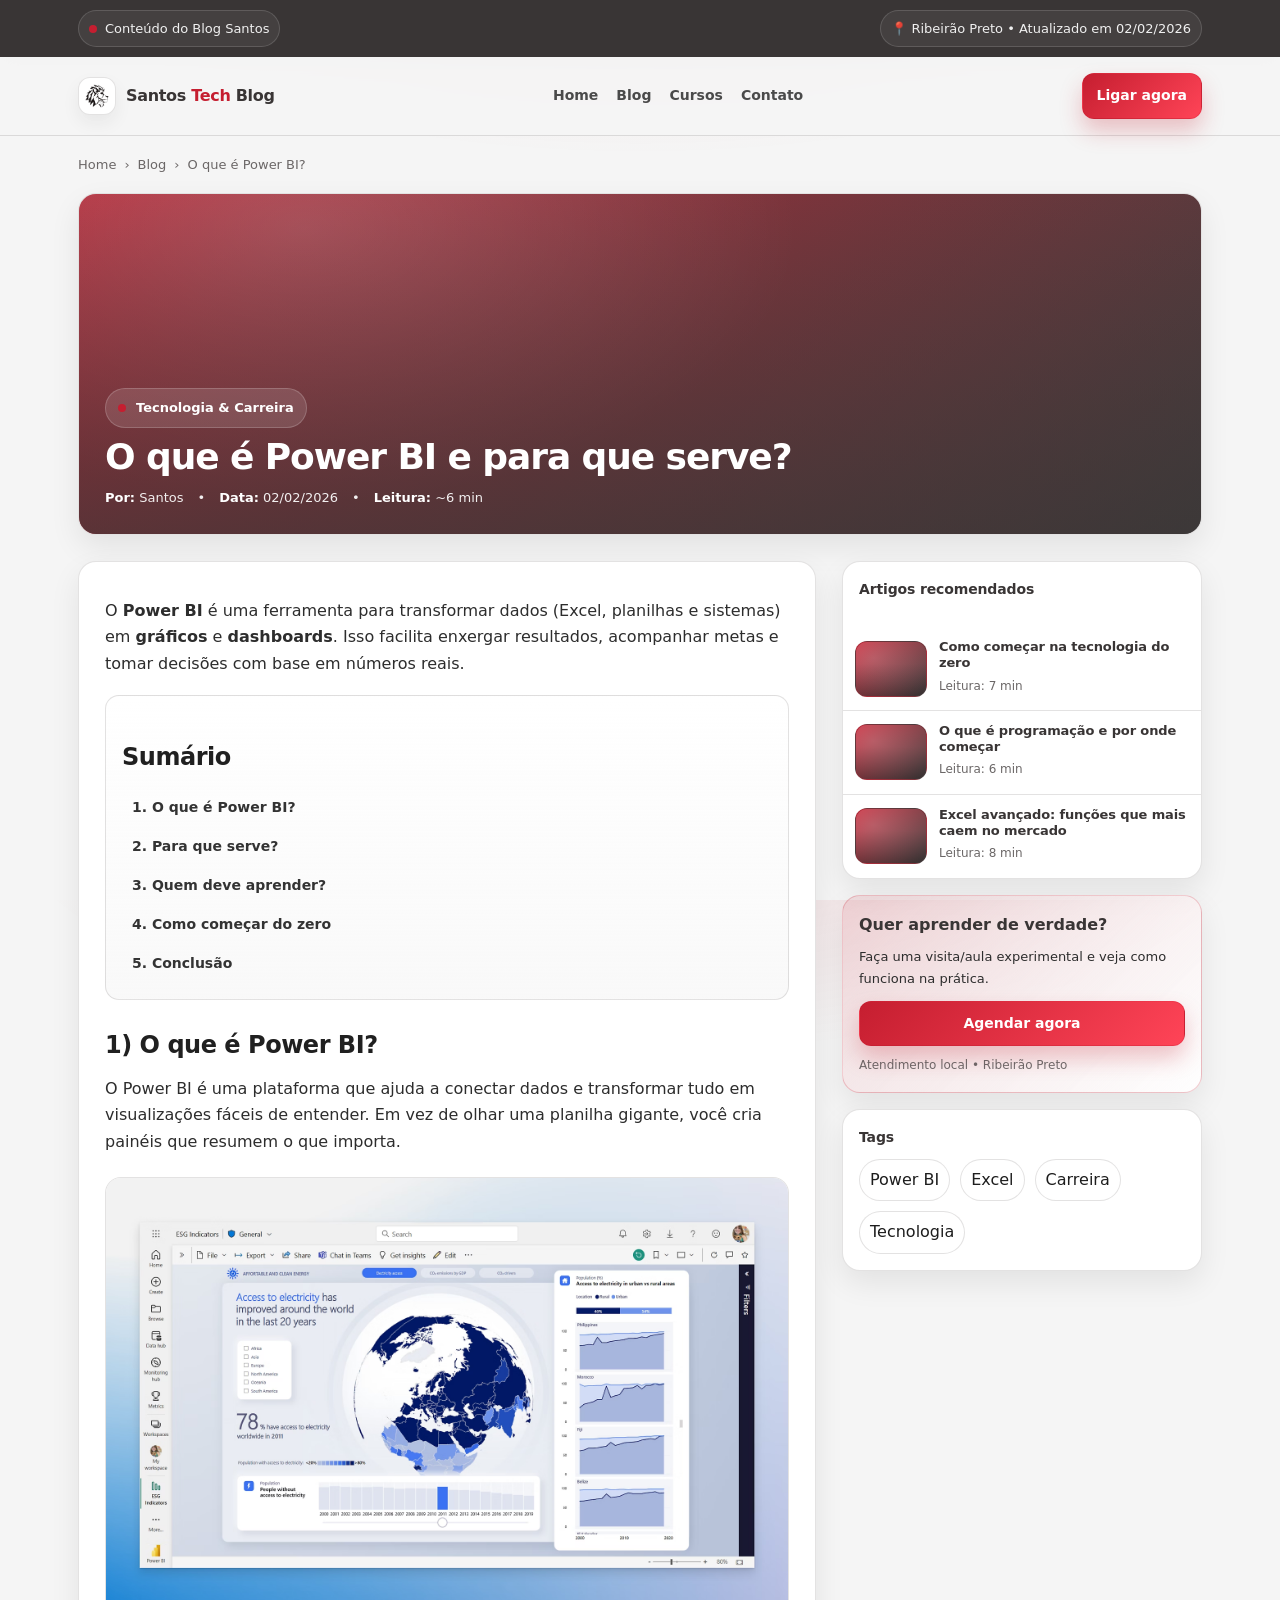
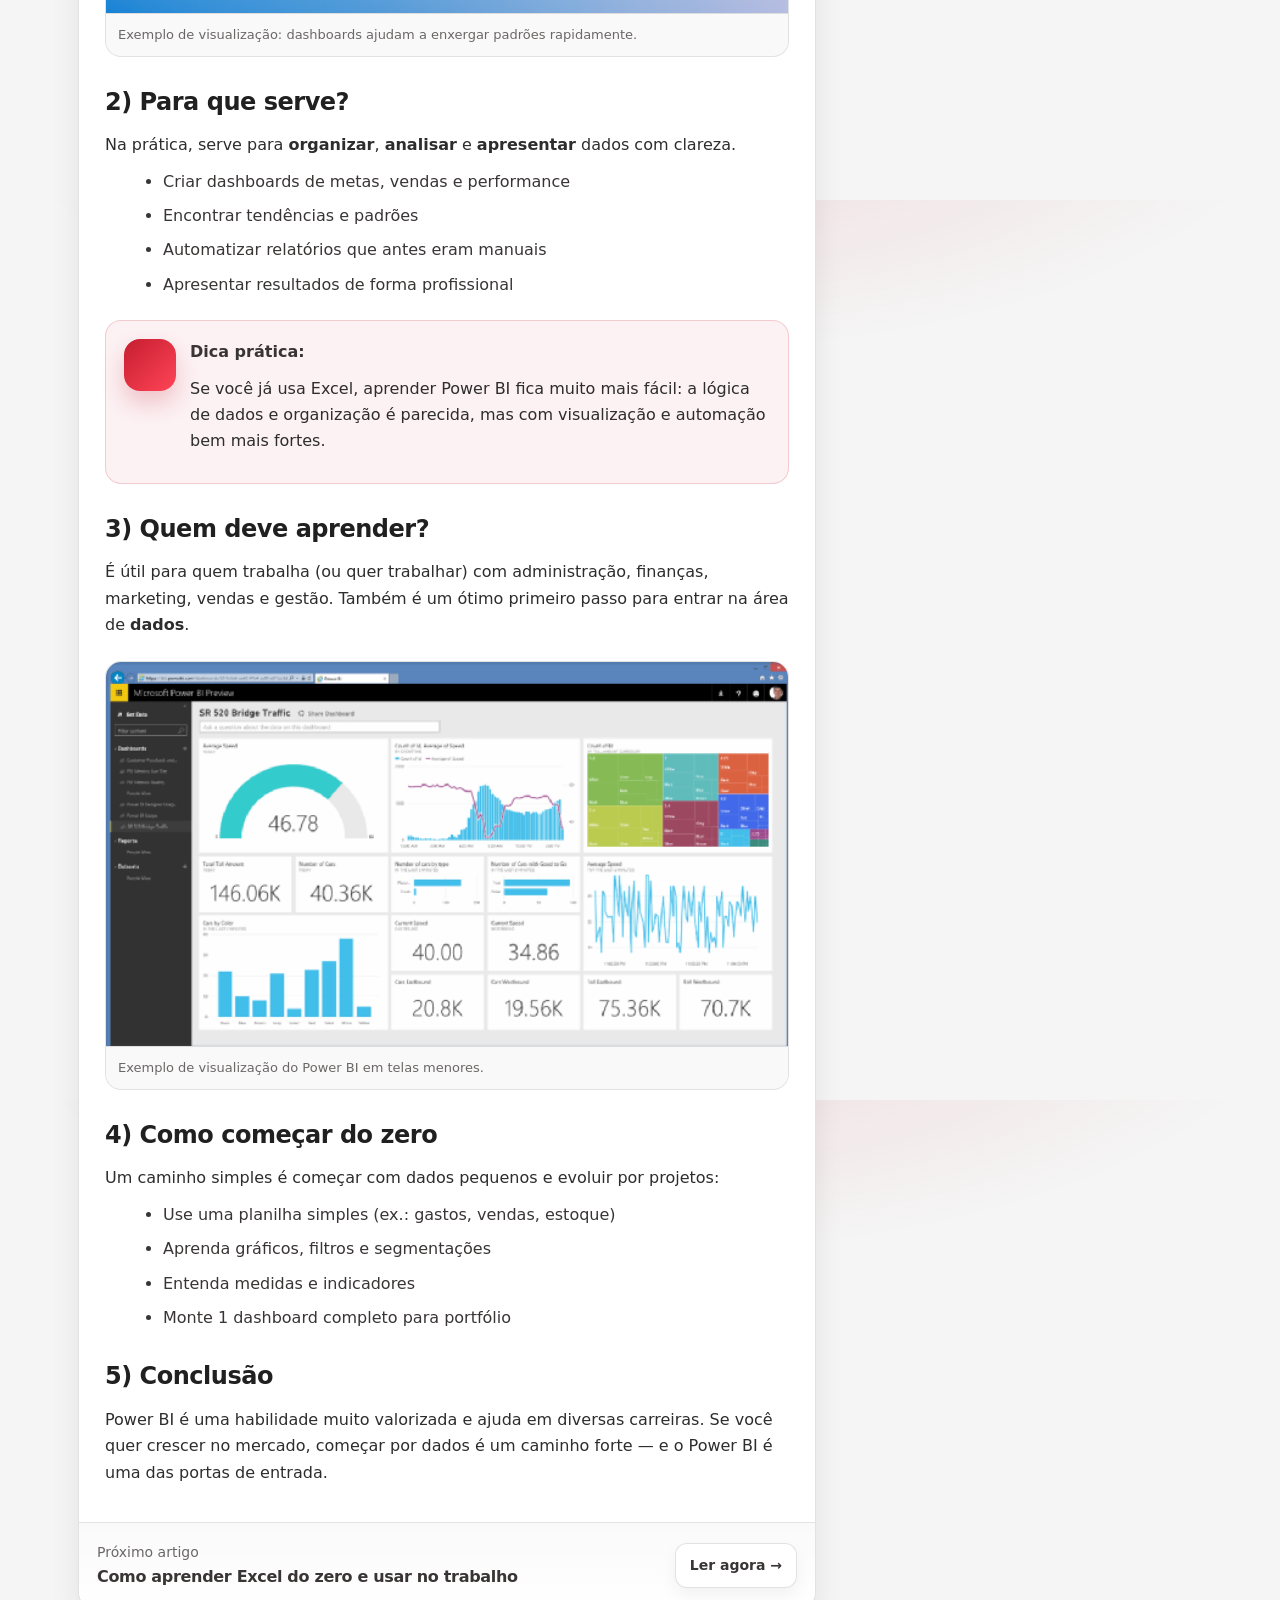
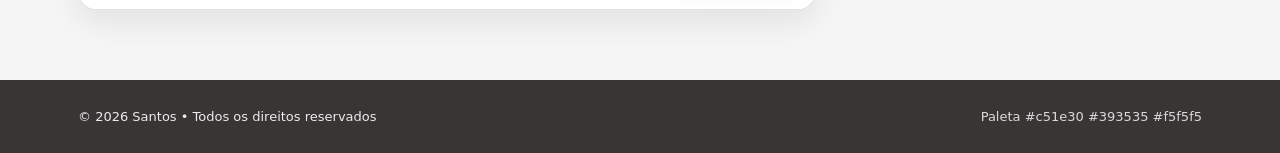
==== post-powerbi.html @ 8b437968 "Teste" ====
<!doctype html>
<html lang="pt-BR">
<head>
  <meta charset="utf-8" />
  <meta name="viewport" content="width=device-width, initial-scale=1" />
  <meta name="theme-color" content="#c51e30" />
  <link rel="icon" type="image/png" href="assets/img/brand/logo-sg-preta.png" />

  <title>Blog Santos — O que é Power BI?</title>
  <meta name="description" content="Entenda o que é Power BI, para que serve, como funciona e como começar — em um guia direto ao ponto." />

  <!-- Open Graph / Social (sem links externos) -->
  <meta property="og:type" content="article" />
  <meta property="og:locale" content="pt_BR" />
  <meta property="og:title" content="O que é Power BI? Para que serve e como funciona" />
  <meta property="og:description" content="Guia prático: conceitos, exemplos e primeiros passos no Power BI." />
  <!-- Troque pelo caminho da sua imagem local (ex.: assets/img/blog/powerbi-og.jpg) -->
  <meta property="og:image" content="assets/img/blog/powerbi-hero.avif" />
  <meta name="twitter:card" content="summary_large_image" />

  <style>
    :root{
      --red:#c51e30;
      --dark:#393535;
      --bg:#f5f5f5;
      --white:#ffffff;
      --muted:#6b6767;
      --border:rgba(57,53,53,.14);
      --shadow: 0 12px 30px rgba(0,0,0,.08);
      --radius: 18px;
      --radius-sm: 12px;
      --max: 1160px;
    }

    /* Reset básico */
    *{ box-sizing:border-box; }
    html,body{ height:100%; }
    body{
      margin:0;
      font-family: system-ui, -apple-system, "Segoe UI", Roboto, Arial, sans-serif;
      color:var(--dark);
      background:
        radial-gradient(1200px 500px at 50% -120px, rgba(197,30,48,.14), transparent 55%),
        var(--bg);
      line-height:1.65;
      -webkit-font-smoothing: antialiased;
      text-rendering: optimizeLegibility;
    }
    a{ color:inherit; }
    img{ max-width:100%; display:block; }
    .container{ max-width:var(--max); margin:0 auto; padding:0 18px; }

    /* Topbar */
    .topbar{
      background: var(--dark);
      color: rgba(255,255,255,.92);
      font-size: 13px;
      padding: 10px 0;
    }
    .topbar__row{
      display:flex;
      align-items:center;
      justify-content:space-between;
      gap: 12px;
      flex-wrap:wrap;
    }
    .pill{
      display:inline-flex;
      align-items:center;
      gap:8px;
      padding:7px 10px;
      border:1px solid rgba(255,255,255,.14);
      border-radius:999px;
      background: rgba(255,255,255,.06);
      white-space:nowrap;
    }
    .dot{
      width:8px;height:8px;border-radius:999px;background:var(--red);
      display:inline-block;
    }

    /* Header */
    header{
      position: sticky;
      top: 0;
      z-index: 50;
      background: rgba(245,245,245,.88);
      backdrop-filter: blur(10px);
      border-bottom: 1px solid var(--border);
    }
    .nav{
      display:flex;
      align-items:center;
      justify-content:space-between;
      gap: 12px;
      padding: 16px 0;
    }
    .brand{
      display:flex;
      align-items:center;
      gap: 10px;
      font-weight: 900;
      letter-spacing: -0.02em;
      text-decoration:none;
    }
    .brand__badge{
      width: 38px;
      height: 38px;
      border-radius: 12px;
      background: linear-gradient(135deg, var(--red), #ff5b6a);
      box-shadow: 0 10px 25px rgba(197,30,48,.25);
    }
    .menu{
      display:flex;
      align-items:center;
      gap: 18px;
      font-weight: 700;
      font-size: 14px;
      color:#2c2c2c;
    }
    .menu a{ text-decoration:none; opacity:.85; }
    .menu a:hover{ opacity:1; }

    .btn{
      display:inline-flex;
      align-items:center;
      justify-content:center;
      gap: 10px;
      padding: 10px 14px;
      border-radius: 12px;
      border:1px solid var(--border);
      background: var(--white);
      box-shadow: 0 8px 18px rgba(0,0,0,.05);
      font-weight: 800;
      font-size: 14px;
      text-decoration:none;
    }
    .btn--primary{
      border-color: rgba(197,30,48,.25);
      background: linear-gradient(135deg, var(--red), #ff4457);
      color: #fff;
      box-shadow: 0 12px 22px rgba(197,30,48,.25);
    }

    /* Breadcrumb */
    .crumbs{
      padding: 18px 0 0;
      color: var(--muted);
      font-size: 13px;
      display:flex;
      gap: 8px;
      flex-wrap: wrap;
    }
    .crumbs a{ color: var(--muted); text-decoration:none; }
    .crumbs a:hover{ color: var(--dark); }

    /* Hero */
    .hero{
      margin: 18px 0 26px;
      border-radius: var(--radius);
      overflow: hidden;
      box-shadow: var(--shadow);
      border:1px solid var(--border);
      background: var(--white);
    }
    .hero__cover{
      position: relative;
      height: 340px;

      /* 1) Troque para uma imagem local (recomendado) */
      background-image: url("assets/img/blog/powerbi-hero.avif");

      /* 2) Fallback elegante (sem depender de nada externo) */
      background:
        linear-gradient(0deg, rgba(57,53,53,.70), rgba(57,53,53,.15)),
        radial-gradient(900px 500px at 20% 10%, rgba(255,255,255,.20), transparent 55%),
        linear-gradient(135deg, rgba(197,30,48,.95), rgba(57,53,53,.95));
      background-size: cover;
      background-position: center;
    }
    .hero__content{
      position:absolute;
      inset: 0;
      display:flex;
      flex-direction: column;
      justify-content:flex-end;
      padding: 26px;
      gap: 10px;
      color: #fff;
    }
    .kicker{
      display:inline-flex;
      align-items:center;
      gap: 10px;
      padding: 8px 12px;
      border-radius: 999px;
      background: rgba(255,255,255,.12);
      border: 1px solid rgba(255,255,255,.18);
      width: fit-content;
      font-size: 13px;
      font-weight: 800;
    }
    .hero h1{
      margin:0;
      font-size: 36px;
      letter-spacing: -0.03em;
      line-height: 1.08;
      max-width: 760px;
    }
    .meta{
      display:flex;
      gap: 14px;
      flex-wrap: wrap;
      font-size: 13px;
      color: rgba(255,255,255,.92);
    }
    .meta strong{ color:#fff; }

    /* Grid */
    .grid{
      display:grid;
      grid-template-columns: 1fr 360px;
      gap: 26px;
      align-items:start;
      padding-bottom: 40px;
    }

    /* Article */
    article{
      background: var(--white);
      border: 1px solid var(--border);
      border-radius: var(--radius);
      box-shadow: var(--shadow);
      overflow: hidden;
    }
    .article__inner{ padding: 26px; }

    .intro{
      font-size: 16px;
      color: #2a2a2a;
      margin: 0;
    }

    .toc{
      margin: 18px 0 22px;
      padding: 16px;
      border-radius: 14px;
      border: 1px solid var(--border);
      background: linear-gradient(180deg, #fff, rgba(245,245,245,.6));
    }
    .toc h2{
      margin: 0 0 10px;
      font-size: 14px;
      color: var(--dark);
      letter-spacing:-.01em;
    }
    .toc a{
      display:block;
      padding: 8px 10px;
      border-radius: 10px;
      color: #333;
      font-size: 14px;
      font-weight: 700;
      text-decoration:none;
    }
    .toc a:hover{
      background: rgba(197,30,48,.08);
      color: var(--red);
    }

    .article__inner h2{
      margin: 26px 0 10px;
      font-size: 24px;
      letter-spacing: -0.02em;
      color:#202020;
    }
    .article__inner p{ margin: 10px 0; color:#2d2d2d; }
    .article__inner ul{ margin: 10px 0 10px 18px; }
    .article__inner li{ margin: 8px 0; }

    .callout{
      margin: 22px 0;
      padding: 18px;
      border-radius: 16px;
      border: 1px solid rgba(197,30,48,.18);
      background: rgba(197,30,48,.06);
      display:grid;
      grid-template-columns: 52px 1fr;
      gap: 14px;
      align-items:start;
    }
    .callout__icon{
      width: 52px; height: 52px;
      border-radius: 16px;
      background: linear-gradient(135deg, var(--red), #ff4457);
      box-shadow: 0 12px 22px rgba(197,30,48,.22);
    }
    .callout strong{ display:block; margin-bottom:4px; }

    .img-block{
      margin: 22px 0;
      border-radius: 16px;
      overflow:hidden;
      border:1px solid var(--border);

      /* Se você preferir imagem local dentro do artigo:
         coloque <img src="assets/img/blog/powerbi-dashboard.jpg" ...> no HTML e remova este background. */
      background:
        linear-gradient(0deg, rgba(57,53,53,.30), rgba(57,53,53,.08)),
        radial-gradient(700px 300px at 30% 20%, rgba(255,255,255,.25), transparent 60%),
        linear-gradient(135deg, rgba(57,53,53,.90), rgba(197,30,48,.90));
      height: 260px;
    }
    .caption{
      padding: 10px 12px;
      font-size: 13px;
      color: var(--muted);
      background: rgba(245,245,245,.6);
      border-top: 1px solid var(--border);
    }

    .next{
      padding: 18px;
      border-top: 1px solid var(--border);
      background: linear-gradient(180deg, rgba(245,245,245,.5), #fff);
    }
    .next__row{
      display:flex;
      align-items:center;
      justify-content:space-between;
      gap: 14px;
      flex-wrap: wrap;
    }
    .next__label{ margin:0; font-size:14px; color:var(--muted); }
    .next__title{ font-weight: 900; letter-spacing:-.02em; }
    .next a:hover{ border-color: rgba(197,30,48,.30); color: var(--red); }

    /* Sidebar */
    aside{ display:flex; flex-direction:column; gap: 16px; }

    .card{
      background: var(--white);
      border: 1px solid var(--border);
      border-radius: var(--radius);
      box-shadow: var(--shadow);
      overflow:hidden;
    }
    .card__pad{ padding: 16px; }
    .card__title{
      margin:0 0 10px;
      font-size:14px;
      color: var(--dark);
      letter-spacing:-.01em;
    }

    .mini{
      display:grid;
      grid-template-columns: 72px 1fr;
      gap: 12px;
      padding: 12px;
      border-top: 1px solid var(--border);
      align-items:center;
      text-decoration:none;
    }
    .mini:first-of-type{ border-top:none; }

    .thumb{
      width: 72px;
      height: 56px;
      border-radius: 12px;
      overflow:hidden;
      border: 1px solid var(--border);
      background:
        linear-gradient(135deg, rgba(197,30,48,.95), rgba(57,53,53,.95));
      position: relative;
    }
    /* Você pode substituir essas "thumbs" por imagens locais, por exemplo:
       <img src="assets/img/blog/thumb-excel.jpg" alt="..." />
       Se fizer isso, apague o pseudo-elemento abaixo. */
    .thumb::after{
      content:"";
      position:absolute;
      inset:0;
      background:
        radial-gradient(120px 80px at 25% 30%, rgba(255,255,255,.22), transparent 65%),
        linear-gradient(180deg, transparent 40%, rgba(0,0,0,.28));
    }

    .mini strong{
      display:block;
      font-size: 13px;
      line-height: 1.25;
      letter-spacing: -0.01em;
    }
    .mini span{
      font-size: 12px;
      color: var(--muted);
    }

    .cta{
      padding: 16px;
      background: linear-gradient(135deg, rgba(197,30,48,.12), rgba(255,255,255,.92));
      border: 1px solid rgba(197,30,48,.22);
    }
    .cta h3{ margin:0 0 8px; font-size:16px; }
    .cta p{ margin:0 0 12px; color:#2d2d2d; font-size:13px; }
    .cta .btn{ width: 100%; }

    /* Footer */
    footer{
      margin-top: 30px;
      background: var(--dark);
      color: rgba(255,255,255,.90);
      padding: 26px 0;
    }
    .footer__row{
      display:flex;
      justify-content:space-between;
      align-items:center;
      gap: 14px;
      flex-wrap: wrap;
      font-size: 13px;
    }

    /* Mobile */
    @media (max-width: 980px){
      .grid{ grid-template-columns: 1fr; }
      .hero__content{ padding: 18px; }
      .hero h1{ font-size: 28px; }
      .menu{ display:none; }
      .hero__cover{ height: 300px; }
    }
  
    /* Logo no header */
    .brand__logo{
      width:38px;
      height:38px;
      border-radius:12px;
      background:#fff;
      border:1px solid var(--border);
      box-shadow: 0 8px 18px rgba(0,0,0,.06);
      object-fit:contain;
      padding:6px;
    }

    /* Figuras com imagem + legenda */
    .figure{
      margin:22px 0;
      border-radius:16px;
      overflow:hidden;
      border:1px solid var(--border);
      background:#fff;
    }
    .figure img{
      width:100%;
      height:auto;
      display:block;
    }

</style>
</head>

<body>
  <!-- Barra superior -->
  <div class="topbar">
    <div class="container">
      <div class="topbar__row">
        <div class="pill"><span class="dot" aria-hidden="true"></span> Conteúdo do Blog Santos</div>
        <div class="pill">📍 Ribeirão Preto • Atualizado em 02/02/2026</div>
      </div>
    </div>
  </div>

  <!-- Navegação -->
  <header>
    <div class="container">
      <div class="nav">
        <a class="brand" href="#">
          <img class="brand__logo" src="assets/img/brand/logo-sg-preta.png" alt="Santos Games" width="38" height="38" loading="eager" />
          <span>Santos <span style="color:var(--red)">Tech</span> Blog</span>
        </a>

        <nav class="menu" aria-label="Menu">
          <a href="./index.html">Home</a>
          <a href="#">Blog</a>
          <a href="#">Cursos</a>
          <a href="#">Contato</a>
        </nav>

        <!-- Troque para seu telefone real (ex.: tel:+5516992578710) -->
        <a class="btn btn--primary" href="tel:+5516992578710">Ligar agora</a>
      </div>
    </div>
  </header>

  <main class="container">
    <!-- Breadcrumb -->
    <div class="crumbs" aria-label="Breadcrumb">
      <a href="#">Home</a> <span aria-hidden="true">›</span>
      <a href="#">Blog</a> <span aria-hidden="true">›</span>
      <span>O que é Power BI?</span>
    </div>

    <!-- Capa -->
    <section class="hero" aria-label="Capa do artigo">
      <div class="hero__cover">
        <div class="hero__content">
          <div class="kicker"><span class="dot" aria-hidden="true"></span> Tecnologia & Carreira</div>
          <h1>O que é Power BI e para que serve?</h1>
          <div class="meta">
            <span><strong>Por:</strong> Santos</span>
            <span aria-hidden="true">•</span>
            <span><strong>Data:</strong> 02/02/2026</span>
            <span aria-hidden="true">•</span>
            <span><strong>Leitura:</strong> ~6 min</span>
          </div>
        </div>
      </div>
    </section>

    <div class="grid">
      <!-- Artigo -->
      <article>
        <div class="article__inner">
          <p class="intro">
            O <strong>Power BI</strong> é uma ferramenta para transformar dados (Excel, planilhas e sistemas) em
            <strong>gráficos</strong> e <strong>dashboards</strong>. Isso facilita enxergar resultados, acompanhar metas e tomar decisões
            com base em números reais.
          </p>

          <nav class="toc" aria-label="Sumário do artigo">
            <h2>Sumário</h2>
            <a href="#o-que-e">1. O que é Power BI?</a>
            <a href="#para-que-serve">2. Para que serve?</a>
            <a href="#quem-deve-aprender">3. Quem deve aprender?</a>
            <a href="#como-comecar">4. Como começar do zero</a>
            <a href="#conclusao">5. Conclusão</a>
          </nav>

          <h2 id="o-que-e">1) O que é Power BI?</h2>
          <p>
            O Power BI é uma plataforma que ajuda a conectar dados e transformar tudo em visualizações fáceis de entender.
            Em vez de olhar uma planilha gigante, você cria painéis que resumem o que importa.
          </p>

          <figure class="figure">
  <img src="assets/img/blog/powerbi-hero.avif" alt="Exemplo de dashboard no Power BI" loading="lazy">
  <figcaption class="caption">Exemplo de visualização: dashboards ajudam a enxergar padrões rapidamente.</figcaption>
</figure>

          <h2 id="para-que-serve">2) Para que serve?</h2>
          <p>Na prática, serve para <strong>organizar</strong>, <strong>analisar</strong> e <strong>apresentar</strong> dados com clareza.</p>
          <ul>
            <li>Criar dashboards de metas, vendas e performance</li>
            <li>Encontrar tendências e padrões</li>
            <li>Automatizar relatórios que antes eram manuais</li>
            <li>Apresentar resultados de forma profissional</li>
          </ul>

          <div class="callout">
            <div class="callout__icon" aria-hidden="true"></div>
            <div>
              <strong>Dica prática:</strong>
              <p>
                Se você já usa Excel, aprender Power BI fica muito mais fácil: a lógica de dados e organização é parecida,
                mas com visualização e automação bem mais fortes.
              </p>
            </div>
          </div>

          <h2 id="quem-deve-aprender">3) Quem deve aprender?</h2>
          <p>
            É útil para quem trabalha (ou quer trabalhar) com administração, finanças, marketing, vendas e gestão.
            Também é um ótimo primeiro passo para entrar na área de <strong>dados</strong>.
          </p>

          <figure class="figure">
            <img src="assets/img/blog/powerbi-mobile.png" alt="Power BI em visualização mobile" loading="lazy">
            <figcaption class="caption">Exemplo de visualização do Power BI em telas menores.</figcaption>
          </figure>


          <h2 id="como-comecar">4) Como começar do zero</h2>
          <p>Um caminho simples é começar com dados pequenos e evoluir por projetos:</p>
          <ul>
            <li>Use uma planilha simples (ex.: gastos, vendas, estoque)</li>
            <li>Aprenda gráficos, filtros e segmentações</li>
            <li>Entenda medidas e indicadores</li>
            <li>Monte 1 dashboard completo para portfólio</li>
          </ul>

          <h2 id="conclusao">5) Conclusão</h2>
          <p>
            Power BI é uma habilidade muito valorizada e ajuda em diversas carreiras.
            Se você quer crescer no mercado, começar por dados é um caminho forte — e o Power BI é uma das portas de entrada.
          </p>
        </div>

        <div class="next">
          <div class="next__row">
            <div>
              <p class="next__label">Próximo artigo</p>
              <div class="next__title">Como aprender Excel do zero e usar no trabalho</div>
            </div>
            <a class="btn" href="#">Ler agora →</a>
          </div>
        </div>
      </article>

      <!-- Sidebar -->
      <aside>
        <section class="card" aria-label="Artigos recomendados">
          <div class="card__pad">
            <h2 class="card__title">Artigos recomendados</h2>
          </div>

          <a class="mini" href="#">
            <div class="thumb" aria-hidden="true"></div>
            <div>
              <strong>Como começar na tecnologia do zero</strong>
              <span>Leitura: 7 min</span>
            </div>
          </a>

          <a class="mini" href="#">
            <div class="thumb" aria-hidden="true"></div>
            <div>
              <strong>O que é programação e por onde começar</strong>
              <span>Leitura: 6 min</span>
            </div>
          </a>

          <a class="mini" href="#">
            <div class="thumb" aria-hidden="true"></div>
            <div>
              <strong>Excel avançado: funções que mais caem no mercado</strong>
              <span>Leitura: 8 min</span>
            </div>
          </a>
        </section>

        <section class="card cta" aria-label="Chamada para ação">
          <h3>Quer aprender de verdade?</h3>
          <p>Faça uma visita/aula experimental e veja como funciona na prática.</p>
          <a class="btn btn--primary" href="#">Agendar agora</a>
          <div style="margin-top:10px;font-size:12px;color:rgba(0,0,0,.55);">
            Atendimento local • Ribeirão Preto
          </div>
        </section>

        <section class="card" aria-label="Tags">
          <div class="card__pad">
            <h2 class="card__title">Tags</h2>
            <div style="display:flex;flex-wrap:wrap;gap:10px;">
              <span class="pill" style="color:#1d1d1d;border-color:var(--border);background:#fff;">Power BI</span>
              <span class="pill" style="color:#1d1d1d;border-color:var(--border);background:#fff;">Excel</span>
              <span class="pill" style="color:#1d1d1d;border-color:var(--border);background:#fff;">Carreira</span>
              <span class="pill" style="color:#1d1d1d;border-color:var(--border);background:#fff;">Tecnologia</span>
            </div>
          </div>
        </section>
      </aside>
    </div>
  </main>

  <footer>
    <div class="container">
      <div class="footer__row">
        <div>© 2026 Santos • Todos os direitos reservados</div>
        <div style="opacity:.9;">Paleta #c51e30 #393535 #f5f5f5</div>
      </div>
    </div>
  </footer>
</body>
</html>
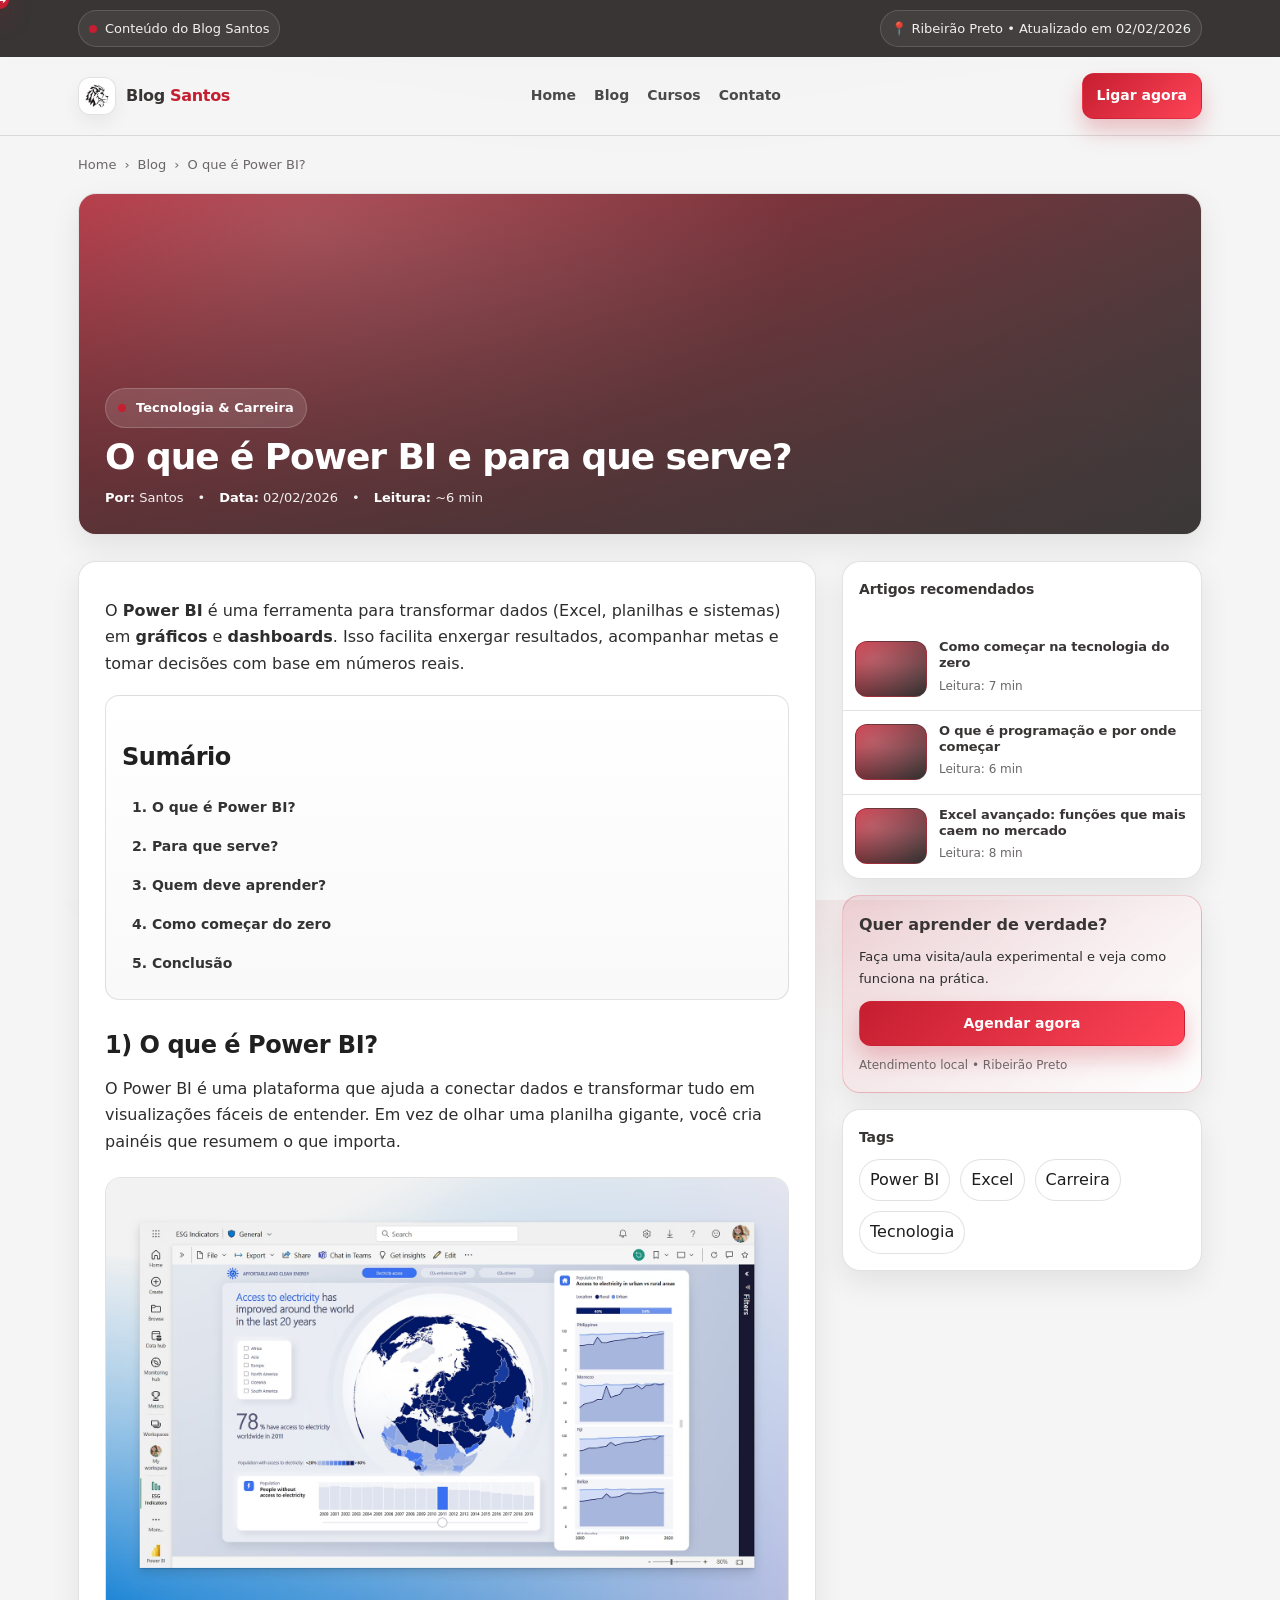
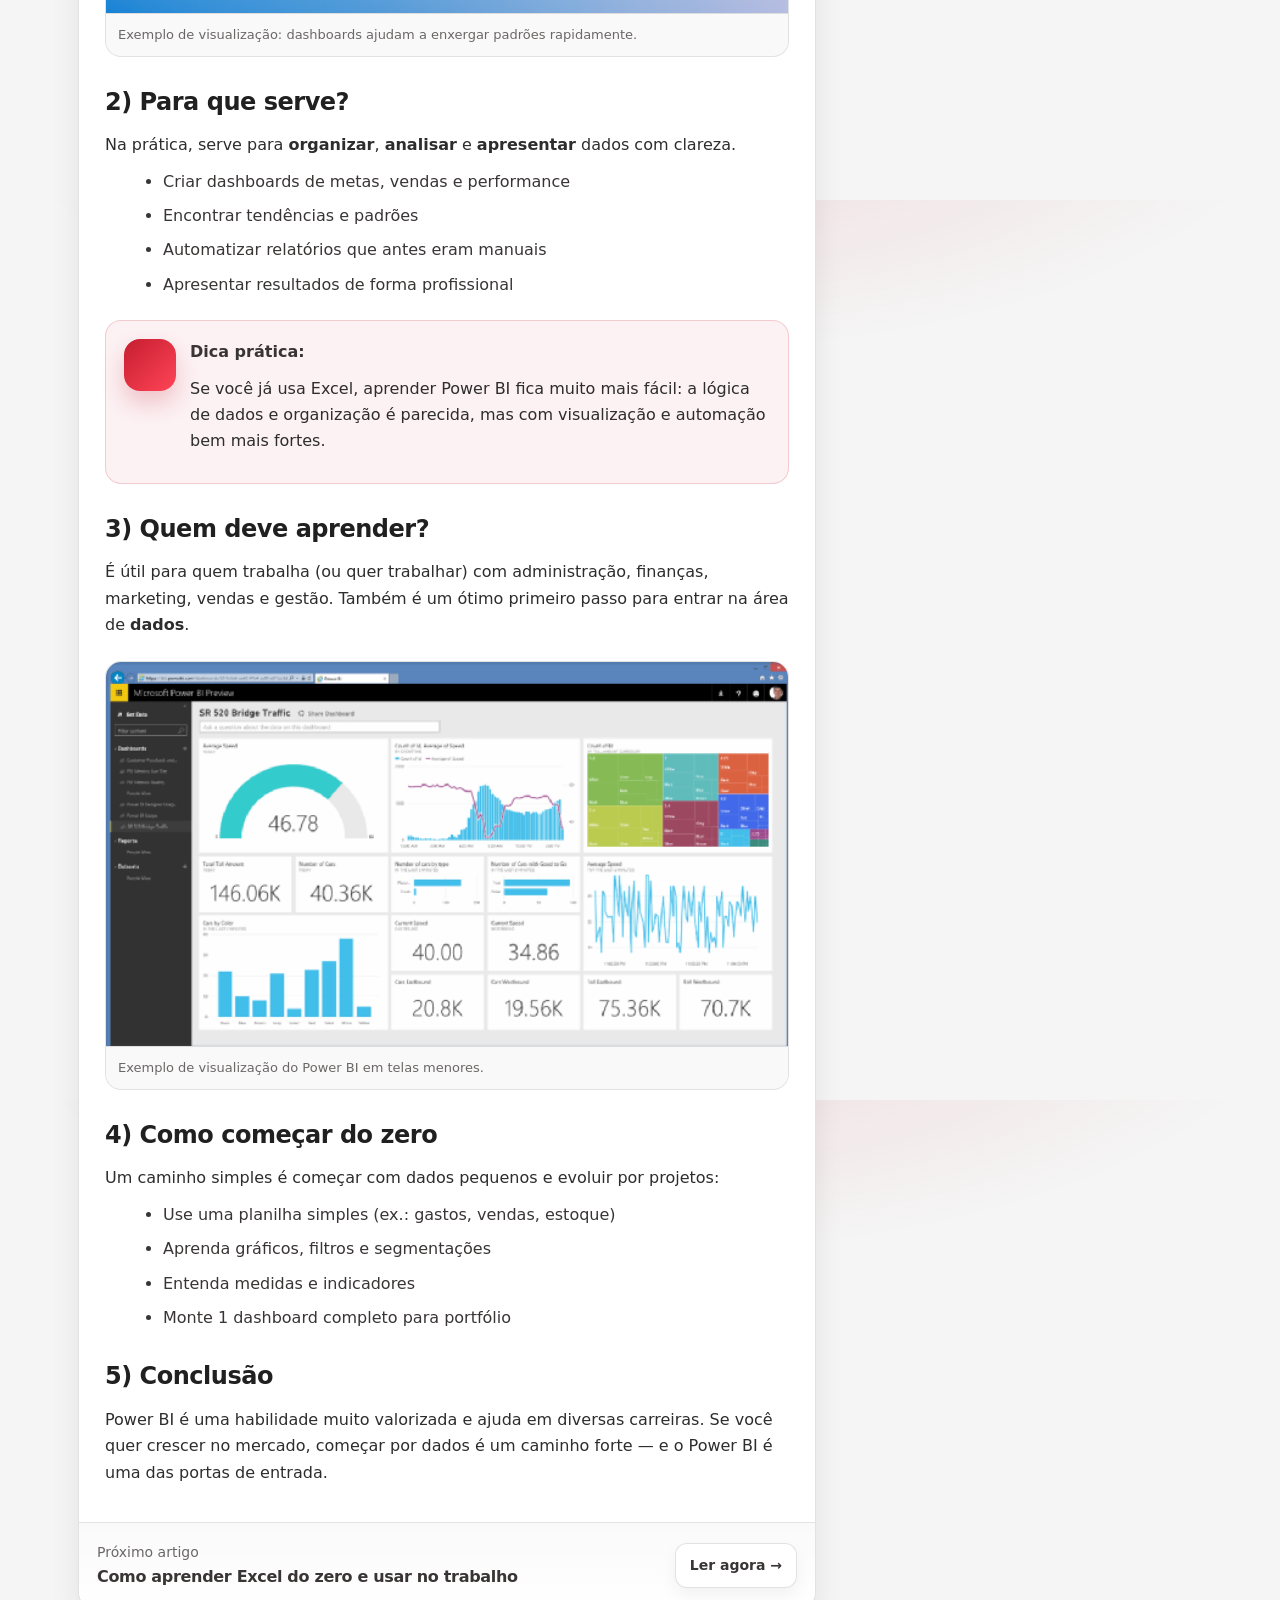
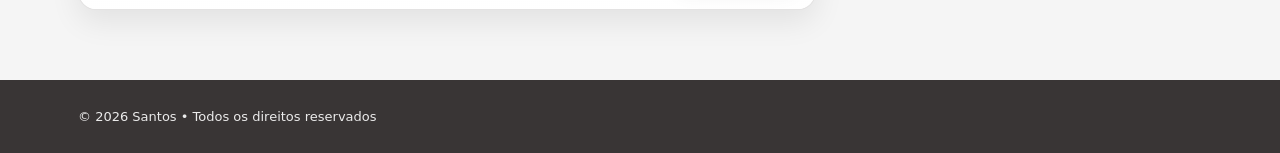
==== commit 796fa2a9: "A" ====
--- a/post-powerbi.html
+++ b/post-powerbi.html
@@ -5,6 +5,7 @@
   <meta name="viewport" content="width=device-width, initial-scale=1" />
   <meta name="theme-color" content="#c51e30" />
   <link rel="icon" type="image/png" href="assets/img/brand/logo-sg-preta.png" />
+  <link rel="stylesheet" href="assets/css/post-powerbi.css">
 
   <title>Blog Santos — O que é Power BI?</title>
   <meta name="description" content="Entenda o que é Power BI, para que serve, como funciona e como começar — em um guia direto ao ponto." />
@@ -18,446 +19,6 @@
   <meta property="og:image" content="assets/img/blog/powerbi-hero.avif" />
   <meta name="twitter:card" content="summary_large_image" />
 
-  <style>
-    :root{
-      --red:#c51e30;
-      --dark:#393535;
-      --bg:#f5f5f5;
-      --white:#ffffff;
-      --muted:#6b6767;
-      --border:rgba(57,53,53,.14);
-      --shadow: 0 12px 30px rgba(0,0,0,.08);
-      --radius: 18px;
-      --radius-sm: 12px;
-      --max: 1160px;
-    }
-
-    /* Reset básico */
-    *{ box-sizing:border-box; }
-    html,body{ height:100%; }
-    body{
-      margin:0;
-      font-family: system-ui, -apple-system, "Segoe UI", Roboto, Arial, sans-serif;
-      color:var(--dark);
-      background:
-        radial-gradient(1200px 500px at 50% -120px, rgba(197,30,48,.14), transparent 55%),
-        var(--bg);
-      line-height:1.65;
-      -webkit-font-smoothing: antialiased;
-      text-rendering: optimizeLegibility;
-    }
-    a{ color:inherit; }
-    img{ max-width:100%; display:block; }
-    .container{ max-width:var(--max); margin:0 auto; padding:0 18px; }
-
-    /* Topbar */
-    .topbar{
-      background: var(--dark);
-      color: rgba(255,255,255,.92);
-      font-size: 13px;
-      padding: 10px 0;
-    }
-    .topbar__row{
-      display:flex;
-      align-items:center;
-      justify-content:space-between;
-      gap: 12px;
-      flex-wrap:wrap;
-    }
-    .pill{
-      display:inline-flex;
-      align-items:center;
-      gap:8px;
-      padding:7px 10px;
-      border:1px solid rgba(255,255,255,.14);
-      border-radius:999px;
-      background: rgba(255,255,255,.06);
-      white-space:nowrap;
-    }
-    .dot{
-      width:8px;height:8px;border-radius:999px;background:var(--red);
-      display:inline-block;
-    }
-
-    /* Header */
-    header{
-      position: sticky;
-      top: 0;
-      z-index: 50;
-      background: rgba(245,245,245,.88);
-      backdrop-filter: blur(10px);
-      border-bottom: 1px solid var(--border);
-    }
-    .nav{
-      display:flex;
-      align-items:center;
-      justify-content:space-between;
-      gap: 12px;
-      padding: 16px 0;
-    }
-    .brand{
-      display:flex;
-      align-items:center;
-      gap: 10px;
-      font-weight: 900;
-      letter-spacing: -0.02em;
-      text-decoration:none;
-    }
-    .brand__badge{
-      width: 38px;
-      height: 38px;
-      border-radius: 12px;
-      background: linear-gradient(135deg, var(--red), #ff5b6a);
-      box-shadow: 0 10px 25px rgba(197,30,48,.25);
-    }
-    .menu{
-      display:flex;
-      align-items:center;
-      gap: 18px;
-      font-weight: 700;
-      font-size: 14px;
-      color:#2c2c2c;
-    }
-    .menu a{ text-decoration:none; opacity:.85; }
-    .menu a:hover{ opacity:1; }
-
-    .btn{
-      display:inline-flex;
-      align-items:center;
-      justify-content:center;
-      gap: 10px;
-      padding: 10px 14px;
-      border-radius: 12px;
-      border:1px solid var(--border);
-      background: var(--white);
-      box-shadow: 0 8px 18px rgba(0,0,0,.05);
-      font-weight: 800;
-      font-size: 14px;
-      text-decoration:none;
-    }
-    .btn--primary{
-      border-color: rgba(197,30,48,.25);
-      background: linear-gradient(135deg, var(--red), #ff4457);
-      color: #fff;
-      box-shadow: 0 12px 22px rgba(197,30,48,.25);
-    }
-
-    /* Breadcrumb */
-    .crumbs{
-      padding: 18px 0 0;
-      color: var(--muted);
-      font-size: 13px;
-      display:flex;
-      gap: 8px;
-      flex-wrap: wrap;
-    }
-    .crumbs a{ color: var(--muted); text-decoration:none; }
-    .crumbs a:hover{ color: var(--dark); }
-
-    /* Hero */
-    .hero{
-      margin: 18px 0 26px;
-      border-radius: var(--radius);
-      overflow: hidden;
-      box-shadow: var(--shadow);
-      border:1px solid var(--border);
-      background: var(--white);
-    }
-    .hero__cover{
-      position: relative;
-      height: 340px;
-
-      /* 1) Troque para uma imagem local (recomendado) */
-      background-image: url("assets/img/blog/powerbi-hero.avif");
-
-      /* 2) Fallback elegante (sem depender de nada externo) */
-      background:
-        linear-gradient(0deg, rgba(57,53,53,.70), rgba(57,53,53,.15)),
-        radial-gradient(900px 500px at 20% 10%, rgba(255,255,255,.20), transparent 55%),
-        linear-gradient(135deg, rgba(197,30,48,.95), rgba(57,53,53,.95));
-      background-size: cover;
-      background-position: center;
-    }
-    .hero__content{
-      position:absolute;
-      inset: 0;
-      display:flex;
-      flex-direction: column;
-      justify-content:flex-end;
-      padding: 26px;
-      gap: 10px;
-      color: #fff;
-    }
-    .kicker{
-      display:inline-flex;
-      align-items:center;
-      gap: 10px;
-      padding: 8px 12px;
-      border-radius: 999px;
-      background: rgba(255,255,255,.12);
-      border: 1px solid rgba(255,255,255,.18);
-      width: fit-content;
-      font-size: 13px;
-      font-weight: 800;
-    }
-    .hero h1{
-      margin:0;
-      font-size: 36px;
-      letter-spacing: -0.03em;
-      line-height: 1.08;
-      max-width: 760px;
-    }
-    .meta{
-      display:flex;
-      gap: 14px;
-      flex-wrap: wrap;
-      font-size: 13px;
-      color: rgba(255,255,255,.92);
-    }
-    .meta strong{ color:#fff; }
-
-    /* Grid */
-    .grid{
-      display:grid;
-      grid-template-columns: 1fr 360px;
-      gap: 26px;
-      align-items:start;
-      padding-bottom: 40px;
-    }
-
-    /* Article */
-    article{
-      background: var(--white);
-      border: 1px solid var(--border);
-      border-radius: var(--radius);
-      box-shadow: var(--shadow);
-      overflow: hidden;
-    }
-    .article__inner{ padding: 26px; }
-
-    .intro{
-      font-size: 16px;
-      color: #2a2a2a;
-      margin: 0;
-    }
-
-    .toc{
-      margin: 18px 0 22px;
-      padding: 16px;
-      border-radius: 14px;
-      border: 1px solid var(--border);
-      background: linear-gradient(180deg, #fff, rgba(245,245,245,.6));
-    }
-    .toc h2{
-      margin: 0 0 10px;
-      font-size: 14px;
-      color: var(--dark);
-      letter-spacing:-.01em;
-    }
-    .toc a{
-      display:block;
-      padding: 8px 10px;
-      border-radius: 10px;
-      color: #333;
-      font-size: 14px;
-      font-weight: 700;
-      text-decoration:none;
-    }
-    .toc a:hover{
-      background: rgba(197,30,48,.08);
-      color: var(--red);
-    }
-
-    .article__inner h2{
-      margin: 26px 0 10px;
-      font-size: 24px;
-      letter-spacing: -0.02em;
-      color:#202020;
-    }
-    .article__inner p{ margin: 10px 0; color:#2d2d2d; }
-    .article__inner ul{ margin: 10px 0 10px 18px; }
-    .article__inner li{ margin: 8px 0; }
-
-    .callout{
-      margin: 22px 0;
-      padding: 18px;
-      border-radius: 16px;
-      border: 1px solid rgba(197,30,48,.18);
-      background: rgba(197,30,48,.06);
-      display:grid;
-      grid-template-columns: 52px 1fr;
-      gap: 14px;
-      align-items:start;
-    }
-    .callout__icon{
-      width: 52px; height: 52px;
-      border-radius: 16px;
-      background: linear-gradient(135deg, var(--red), #ff4457);
-      box-shadow: 0 12px 22px rgba(197,30,48,.22);
-    }
-    .callout strong{ display:block; margin-bottom:4px; }
-
-    .img-block{
-      margin: 22px 0;
-      border-radius: 16px;
-      overflow:hidden;
-      border:1px solid var(--border);
-
-      /* Se você preferir imagem local dentro do artigo:
-         coloque <img src="assets/img/blog/powerbi-dashboard.jpg" ...> no HTML e remova este background. */
-      background:
-        linear-gradient(0deg, rgba(57,53,53,.30), rgba(57,53,53,.08)),
-        radial-gradient(700px 300px at 30% 20%, rgba(255,255,255,.25), transparent 60%),
-        linear-gradient(135deg, rgba(57,53,53,.90), rgba(197,30,48,.90));
-      height: 260px;
-    }
-    .caption{
-      padding: 10px 12px;
-      font-size: 13px;
-      color: var(--muted);
-      background: rgba(245,245,245,.6);
-      border-top: 1px solid var(--border);
-    }
-
-    .next{
-      padding: 18px;
-      border-top: 1px solid var(--border);
-      background: linear-gradient(180deg, rgba(245,245,245,.5), #fff);
-    }
-    .next__row{
-      display:flex;
-      align-items:center;
-      justify-content:space-between;
-      gap: 14px;
-      flex-wrap: wrap;
-    }
-    .next__label{ margin:0; font-size:14px; color:var(--muted); }
-    .next__title{ font-weight: 900; letter-spacing:-.02em; }
-    .next a:hover{ border-color: rgba(197,30,48,.30); color: var(--red); }
-
-    /* Sidebar */
-    aside{ display:flex; flex-direction:column; gap: 16px; }
-
-    .card{
-      background: var(--white);
-      border: 1px solid var(--border);
-      border-radius: var(--radius);
-      box-shadow: var(--shadow);
-      overflow:hidden;
-    }
-    .card__pad{ padding: 16px; }
-    .card__title{
-      margin:0 0 10px;
-      font-size:14px;
-      color: var(--dark);
-      letter-spacing:-.01em;
-    }
-
-    .mini{
-      display:grid;
-      grid-template-columns: 72px 1fr;
-      gap: 12px;
-      padding: 12px;
-      border-top: 1px solid var(--border);
-      align-items:center;
-      text-decoration:none;
-    }
-    .mini:first-of-type{ border-top:none; }
-
-    .thumb{
-      width: 72px;
-      height: 56px;
-      border-radius: 12px;
-      overflow:hidden;
-      border: 1px solid var(--border);
-      background:
-        linear-gradient(135deg, rgba(197,30,48,.95), rgba(57,53,53,.95));
-      position: relative;
-    }
-    /* Você pode substituir essas "thumbs" por imagens locais, por exemplo:
-       <img src="assets/img/blog/thumb-excel.jpg" alt="..." />
-       Se fizer isso, apague o pseudo-elemento abaixo. */
-    .thumb::after{
-      content:"";
-      position:absolute;
-      inset:0;
-      background:
-        radial-gradient(120px 80px at 25% 30%, rgba(255,255,255,.22), transparent 65%),
-        linear-gradient(180deg, transparent 40%, rgba(0,0,0,.28));
-    }
-
-    .mini strong{
-      display:block;
-      font-size: 13px;
-      line-height: 1.25;
-      letter-spacing: -0.01em;
-    }
-    .mini span{
-      font-size: 12px;
-      color: var(--muted);
-    }
-
-    .cta{
-      padding: 16px;
-      background: linear-gradient(135deg, rgba(197,30,48,.12), rgba(255,255,255,.92));
-      border: 1px solid rgba(197,30,48,.22);
-    }
-    .cta h3{ margin:0 0 8px; font-size:16px; }
-    .cta p{ margin:0 0 12px; color:#2d2d2d; font-size:13px; }
-    .cta .btn{ width: 100%; }
-
-    /* Footer */
-    footer{
-      margin-top: 30px;
-      background: var(--dark);
-      color: rgba(255,255,255,.90);
-      padding: 26px 0;
-    }
-    .footer__row{
-      display:flex;
-      justify-content:space-between;
-      align-items:center;
-      gap: 14px;
-      flex-wrap: wrap;
-      font-size: 13px;
-    }
-
-    /* Mobile */
-    @media (max-width: 980px){
-      .grid{ grid-template-columns: 1fr; }
-      .hero__content{ padding: 18px; }
-      .hero h1{ font-size: 28px; }
-      .menu{ display:none; }
-      .hero__cover{ height: 300px; }
-    }
-  
-    /* Logo no header */
-    .brand__logo{
-      width:38px;
-      height:38px;
-      border-radius:12px;
-      background:#fff;
-      border:1px solid var(--border);
-      box-shadow: 0 8px 18px rgba(0,0,0,.06);
-      object-fit:contain;
-      padding:6px;
-    }
-
-    /* Figuras com imagem + legenda */
-    .figure{
-      margin:22px 0;
-      border-radius:16px;
-      overflow:hidden;
-      border:1px solid var(--border);
-      background:#fff;
-    }
-    .figure img{
-      width:100%;
-      height:auto;
-      display:block;
-    }
-
-</style>
 </head>
 
 <body>
@@ -475,14 +36,14 @@
   <header>
     <div class="container">
       <div class="nav">
-        <a class="brand" href="#">
+        <a class="brand" href="index.html">
           <img class="brand__logo" src="assets/img/brand/logo-sg-preta.png" alt="Santos Games" width="38" height="38" loading="eager" />
-          <span>Santos <span style="color:var(--red)">Tech</span> Blog</span>
+          <span>Blog <span style="color:var(--red)">Santos</span></span>
         </a>
 
         <nav class="menu" aria-label="Menu">
           <a href="./index.html">Home</a>
-          <a href="#">Blog</a>
+          <a href="index.html#artigos">Blog</a>
           <a href="#">Cursos</a>
           <a href="#">Contato</a>
         </nav>
@@ -496,8 +57,8 @@
   <main class="container">
     <!-- Breadcrumb -->
     <div class="crumbs" aria-label="Breadcrumb">
-      <a href="#">Home</a> <span aria-hidden="true">›</span>
-      <a href="#">Blog</a> <span aria-hidden="true">›</span>
+      <a href="index.html">Home</a> <span aria-hidden="true">›</span>
+      <a href="index.html#artigos">Blog</a> <span aria-hidden="true">›</span>
       <span>O que é Power BI?</span>
     </div>
 
@@ -662,12 +223,13 @@
       </aside>
     </div>
   </main>
-
+  <div class="custom-cursor"><span class="cursor-icon">→</span></div>
+
+  <script src="assets/js/main.js"></script>
   <footer>
     <div class="container">
       <div class="footer__row">
         <div>© 2026 Santos • Todos os direitos reservados</div>
-        <div style="opacity:.9;">Paleta #c51e30 #393535 #f5f5f5</div>
       </div>
     </div>
   </footer>
--- a/assets/css/post-powerbi.css
+++ b/assets/css/post-powerbi.css
@@ -0,0 +1,564 @@
+    :root{
+      --red:#c51e30;
+      --dark:#393535;
+      --bg:#f5f5f5;
+      --white:#ffffff;
+      --muted:#6b6767;
+      --border:rgba(57,53,53,.14);
+      --shadow: 0 12px 30px rgba(0,0,0,.08);
+      --radius: 18px;
+      --radius-sm: 12px;
+      --max: 1160px;
+    }
+
+    /* Reset básico */
+    *{ box-sizing:border-box; }
+    html,body{ height:100%; }
+    body{
+      margin:0;
+      font-family: system-ui, -apple-system, "Segoe UI", Roboto, Arial, sans-serif;
+      color:var(--dark);
+      background:
+        radial-gradient(1200px 500px at 50% -120px, rgba(197,30,48,.14), transparent 55%),
+        var(--bg);
+      line-height:1.65;
+      -webkit-font-smoothing: antialiased;
+      text-rendering: optimizeLegibility;
+    }
+    a{ color:inherit; }
+    img{ max-width:100%; display:block; }
+    .container{ max-width:var(--max); margin:0 auto; padding:0 18px; }
+
+    /* Topbar */
+    .topbar{
+      background: var(--dark);
+      color: rgba(255,255,255,.92);
+      font-size: 13px;
+      padding: 10px 0;
+    }
+    .topbar__row{
+      display:flex;
+      align-items:center;
+      justify-content:space-between;
+      gap: 12px;
+      flex-wrap:wrap;
+    }
+    .pill{
+      display:inline-flex;
+      align-items:center;
+      gap:8px;
+      padding:7px 10px;
+      border:1px solid rgba(255,255,255,.14);
+      border-radius:999px;
+      background: rgba(255,255,255,.06);
+      white-space:nowrap;
+    }
+    .dot{
+      width:8px;height:8px;border-radius:999px;background:var(--red);
+      display:inline-block;
+    }
+
+    /* Header */
+    header{
+      position: sticky;
+      top: 0;
+      z-index: 50;
+      background: rgba(245,245,245,.88);
+      backdrop-filter: blur(10px);
+      border-bottom: 1px solid var(--border);
+    }
+    .nav{
+      display:flex;
+      align-items:center;
+      justify-content:space-between;
+      gap: 12px;
+      padding: 16px 0;
+    }
+    .brand{
+      display:flex;
+      align-items:center;
+      gap: 10px;
+      font-weight: 900;
+      letter-spacing: -0.02em;
+      text-decoration:none;
+    }
+    .brand__badge{
+      width: 38px;
+      height: 38px;
+      border-radius: 12px;
+      background: linear-gradient(135deg, var(--red), #ff5b6a);
+      box-shadow: 0 10px 25px rgba(197,30,48,.25);
+    }
+    .menu{
+      display:flex;
+      align-items:center;
+      gap: 18px;
+      font-weight: 700;
+      font-size: 14px;
+      color:#2c2c2c;
+    }
+    .menu a{ text-decoration:none; opacity:.85; }
+    .menu a:hover{ opacity:1; }
+
+    .btn{
+      display:inline-flex;
+      align-items:center;
+      justify-content:center;
+      gap: 10px;
+      padding: 10px 14px;
+      border-radius: 12px;
+      border:1px solid var(--border);
+      background: var(--white);
+      box-shadow: 0 8px 18px rgba(0,0,0,.05);
+      font-weight: 800;
+      font-size: 14px;
+      text-decoration:none;
+    }
+    .btn--primary{
+      border-color: rgba(197,30,48,.25);
+      background: linear-gradient(135deg, var(--red), #ff4457);
+      color: #fff;
+      box-shadow: 0 12px 22px rgba(197,30,48,.25);
+    }
+
+    /* Breadcrumb */
+    .crumbs{
+      padding: 18px 0 0;
+      color: var(--muted);
+      font-size: 13px;
+      display:flex;
+      gap: 8px;
+      flex-wrap: wrap;
+    }
+    .crumbs a{ color: var(--muted); text-decoration:none; }
+    .crumbs a:hover{ color: var(--dark); }
+
+    /* Hero */
+    .hero{
+      margin: 18px 0 26px;
+      border-radius: var(--radius);
+      overflow: hidden;
+      box-shadow: var(--shadow);
+      border:1px solid var(--border);
+      background: var(--white);
+    }
+    .hero__cover{
+      position: relative;
+      height: 340px;
+
+      /* 1) Troque para uma imagem local (recomendado) */
+      background-image: url("assets/img/blog/powerbi-hero.avif");
+
+      /* 2) Fallback elegante (sem depender de nada externo) */
+      background:
+        linear-gradient(0deg, rgba(57,53,53,.70), rgba(57,53,53,.15)),
+        radial-gradient(900px 500px at 20% 10%, rgba(255,255,255,.20), transparent 55%),
+        linear-gradient(135deg, rgba(197,30,48,.95), rgba(57,53,53,.95));
+      background-size: cover;
+      background-position: center;
+    }
+    .hero__content{
+      position:absolute;
+      inset: 0;
+      display:flex;
+      flex-direction: column;
+      justify-content:flex-end;
+      padding: 26px;
+      gap: 10px;
+      color: #fff;
+    }
+    .kicker{
+      display:inline-flex;
+      align-items:center;
+      gap: 10px;
+      padding: 8px 12px;
+      border-radius: 999px;
+      background: rgba(255,255,255,.12);
+      border: 1px solid rgba(255,255,255,.18);
+      width: fit-content;
+      font-size: 13px;
+      font-weight: 800;
+    }
+    .hero h1{
+      margin:0;
+      font-size: 36px;
+      letter-spacing: -0.03em;
+      line-height: 1.08;
+      max-width: 760px;
+    }
+    .meta{
+      display:flex;
+      gap: 14px;
+      flex-wrap: wrap;
+      font-size: 13px;
+      color: rgba(255,255,255,.92);
+    }
+    .meta strong{ color:#fff; }
+
+    /* Grid */
+    .grid{
+      display:grid;
+      grid-template-columns: 1fr 360px;
+      gap: 26px;
+      align-items:start;
+      padding-bottom: 40px;
+    }
+
+    /* Article */
+    article{
+      background: var(--white);
+      border: 1px solid var(--border);
+      border-radius: var(--radius);
+      box-shadow: var(--shadow);
+      overflow: hidden;
+    }
+    .article__inner{ padding: 26px; }
+
+    .intro{
+      font-size: 16px;
+      color: #2a2a2a;
+      margin: 0;
+    }
+
+    .toc{
+      margin: 18px 0 22px;
+      padding: 16px;
+      border-radius: 14px;
+      border: 1px solid var(--border);
+      background: linear-gradient(180deg, #fff, rgba(245,245,245,.6));
+    }
+    .toc h2{
+      margin: 0 0 10px;
+      font-size: 14px;
+      color: var(--dark);
+      letter-spacing:-.01em;
+    }
+    .toc a{
+      display:block;
+      padding: 8px 10px;
+      border-radius: 10px;
+      color: #333;
+      font-size: 14px;
+      font-weight: 700;
+      text-decoration:none;
+    }
+    .toc a:hover{
+      background: rgba(197,30,48,.08);
+      color: var(--red);
+    }
+
+    .article__inner h2{
+      margin: 26px 0 10px;
+      font-size: 24px;
+      letter-spacing: -0.02em;
+      color:#202020;
+    }
+    .article__inner p{ margin: 10px 0; color:#2d2d2d; }
+    .article__inner ul{ margin: 10px 0 10px 18px; }
+    .article__inner li{ margin: 8px 0; }
+
+    .callout{
+      margin: 22px 0;
+      padding: 18px;
+      border-radius: 16px;
+      border: 1px solid rgba(197,30,48,.18);
+      background: rgba(197,30,48,.06);
+      display:grid;
+      grid-template-columns: 52px 1fr;
+      gap: 14px;
+      align-items:start;
+    }
+    .callout__icon{
+      width: 52px; height: 52px;
+      border-radius: 16px;
+      background: linear-gradient(135deg, var(--red), #ff4457);
+      box-shadow: 0 12px 22px rgba(197,30,48,.22);
+    }
+    .callout strong{ display:block; margin-bottom:4px; }
+
+    .img-block{
+      margin: 22px 0;
+      border-radius: 16px;
+      overflow:hidden;
+      border:1px solid var(--border);
+
+      /* Se você preferir imagem local dentro do artigo:
+         coloque <img src="assets/img/blog/powerbi-dashboard.jpg" ...> no HTML e remova este background. */
+      background:
+        linear-gradient(0deg, rgba(57,53,53,.30), rgba(57,53,53,.08)),
+        radial-gradient(700px 300px at 30% 20%, rgba(255,255,255,.25), transparent 60%),
+        linear-gradient(135deg, rgba(57,53,53,.90), rgba(197,30,48,.90));
+      height: 260px;
+    }
+    .caption{
+      padding: 10px 12px;
+      font-size: 13px;
+      color: var(--muted);
+      background: rgba(245,245,245,.6);
+      border-top: 1px solid var(--border);
+    }
+
+    .next{
+      padding: 18px;
+      border-top: 1px solid var(--border);
+      background: linear-gradient(180deg, rgba(245,245,245,.5), #fff);
+    }
+    .next__row{
+      display:flex;
+      align-items:center;
+      justify-content:space-between;
+      gap: 14px;
+      flex-wrap: wrap;
+    }
+    .next__label{ margin:0; font-size:14px; color:var(--muted); }
+    .next__title{ font-weight: 900; letter-spacing:-.02em; }
+    .next a:hover{ border-color: rgba(197,30,48,.30); color: var(--red); }
+
+    /* Sidebar */
+    aside{ display:flex; flex-direction:column; gap: 16px; }
+
+    .card{
+      background: var(--white);
+      border: 1px solid var(--border);
+      border-radius: var(--radius);
+      box-shadow: var(--shadow);
+      overflow:hidden;
+    }
+    .card__pad{ padding: 16px; }
+    .card__title{
+      margin:0 0 10px;
+      font-size:14px;
+      color: var(--dark);
+      letter-spacing:-.01em;
+    }
+
+    .mini{
+      display:grid;
+      grid-template-columns: 72px 1fr;
+      gap: 12px;
+      padding: 12px;
+      border-top: 1px solid var(--border);
+      align-items:center;
+      text-decoration:none;
+    }
+    .mini:first-of-type{ border-top:none; }
+
+    .thumb{
+      width: 72px;
+      height: 56px;
+      border-radius: 12px;
+      overflow:hidden;
+      border: 1px solid var(--border);
+      background:
+        linear-gradient(135deg, rgba(197,30,48,.95), rgba(57,53,53,.95));
+      position: relative;
+    }
+    /* Você pode substituir essas "thumbs" por imagens locais, por exemplo:
+       <img src="assets/img/blog/thumb-excel.jpg" alt="..." />
+       Se fizer isso, apague o pseudo-elemento abaixo. */
+    .thumb::after{
+      content:"";
+      position:absolute;
+      inset:0;
+      background:
+        radial-gradient(120px 80px at 25% 30%, rgba(255,255,255,.22), transparent 65%),
+        linear-gradient(180deg, transparent 40%, rgba(0,0,0,.28));
+    }
+
+    .mini strong{
+      display:block;
+      font-size: 13px;
+      line-height: 1.25;
+      letter-spacing: -0.01em;
+    }
+    .mini span{
+      font-size: 12px;
+      color: var(--muted);
+    }
+
+    .cta{
+      padding: 16px;
+      background: linear-gradient(135deg, rgba(197,30,48,.12), rgba(255,255,255,.92));
+      border: 1px solid rgba(197,30,48,.22);
+    }
+    .cta h3{ margin:0 0 8px; font-size:16px; }
+    .cta p{ margin:0 0 12px; color:#2d2d2d; font-size:13px; }
+    .cta .btn{ width: 100%; }
+
+    /* Footer */
+    footer{
+      margin-top: 30px;
+      background: var(--dark);
+      color: rgba(255,255,255,.90);
+      padding: 26px 0;
+    }
+    .footer__row{
+      display:flex;
+      justify-content:space-between;
+      align-items:center;
+      gap: 14px;
+      flex-wrap: wrap;
+      font-size: 13px;
+    }
+
+    /* Mobile */
+    @media (max-width: 980px){
+      .grid{ grid-template-columns: 1fr; }
+      .hero__content{ padding: 18px; }
+      .hero h1{ font-size: 28px; }
+      .menu{ display:none; }
+      .hero__cover{ height: 300px; }
+    }
+  
+    /* Logo no header */
+    .brand__logo{
+      width:38px;
+      height:38px;
+      border-radius:12px;
+      background:#fff;
+      border:1px solid var(--border);
+      box-shadow: 0 8px 18px rgba(0,0,0,.06);
+      object-fit:contain;
+      padding:6px;
+    }
+
+    /* Figuras com imagem + legenda */
+    .figure{
+      margin:22px 0;
+      border-radius:16px;
+      overflow:hidden;
+      border:1px solid var(--border);
+      background:#fff;
+    }
+    .figure img{
+      width:100%;
+      height:auto;
+      display:block;
+    }
+    
+::selection {
+  background: #c51e30; /* vermelho Santos */
+  color: #ffffff;      /* cor do texto selecionado */
+}
+
+::-moz-selection {
+  background: #c51e30;
+  color: #ffffff;
+}
+
+.custom-cursor{
+  width: 18px;
+  height: 18px;
+  border: 2px solid #c51e30;
+  border-radius: 50%;
+  position: fixed;
+  left: 0;
+  top: 0;
+  pointer-events: none;
+  z-index: 9999;
+
+  transform: translate(-50%, -50%);
+  display: flex;
+  align-items: center;
+  justify-content: center;
+
+  transition: 
+    width .2s ease,
+    height .2s ease,
+    background-color .2s ease,
+    border .2s ease;
+}
+
+
+
+.custom-cursor{
+  width: 28px;
+  height: 28px;
+  background: #c51e30; /* sempre vermelha */
+  border-radius: 50%;
+  position: fixed;
+  left: 0;
+  top: 0;
+  pointer-events: none;
+  z-index: 9999;
+
+  transform: translate(-50%, -50%);
+  display: flex;
+  align-items: center;
+  justify-content: center;
+
+  transition: 
+    width .2s ease,
+    height .2s ease,
+    background-color .2s ease;
+}
+
+/* seta padrão (pequena) */
+.cursor-icon{
+  font-size: 12px;
+    color: rgba(255, 255, 255, 0); /* branca quando pequena */
+  transition: color .2s ease, transform .2s ease;
+}
+
+/* quando passa no card */
+.custom-cursor.active{
+  width: 42px;
+  height: 42px;
+  background: #c51e30; /* continua vermelha */
+}
+
+/* seta preta quando grande */
+.custom-cursor.active .cursor-icon{
+  color: black;
+  font-size: 20px;
+  transform: scale(1.1);
+}
+
+
+
+/* Cursor custom (bolinha com delay via JS) */
+body{ cursor:none; }
+
+.custom-cursor{
+  width:18px;
+  height:18px;
+  background:#c51e30;
+  border-radius:999px;
+  position:fixed;
+  left:0;
+  top:0;
+  pointer-events:none;
+  z-index:9999;
+  transform:translate(-50%, -50%);
+  display:flex;
+  align-items:center;
+  justify-content:center;
+  transition: width .2s ease, height .2s ease;
+  box-shadow: 0 10px 24px rgba(197,30,48,.25);
+}
+
+.custom-cursor .cursor-icon{
+  font-size:12px;
+  line-height:1;
+  color:#fff;
+  font-weight:900;
+  transition: color .2s ease, font-size .2s ease, transform .2s ease;
+  transform: translateX(1px);
+}
+
+.custom-cursor.active{
+  width:42px;
+  height:42px;
+}
+
+.custom-cursor.active .cursor-icon{
+  color:#000;
+  font-size:18px;
+  transform: translateX(1px) scale(1.05);
+}
+
+/* Em telas touch, mantém cursor normal */
+@media (hover: none){
+  body{ cursor:auto; }
+  .custom-cursor{ display:none; }
+}
